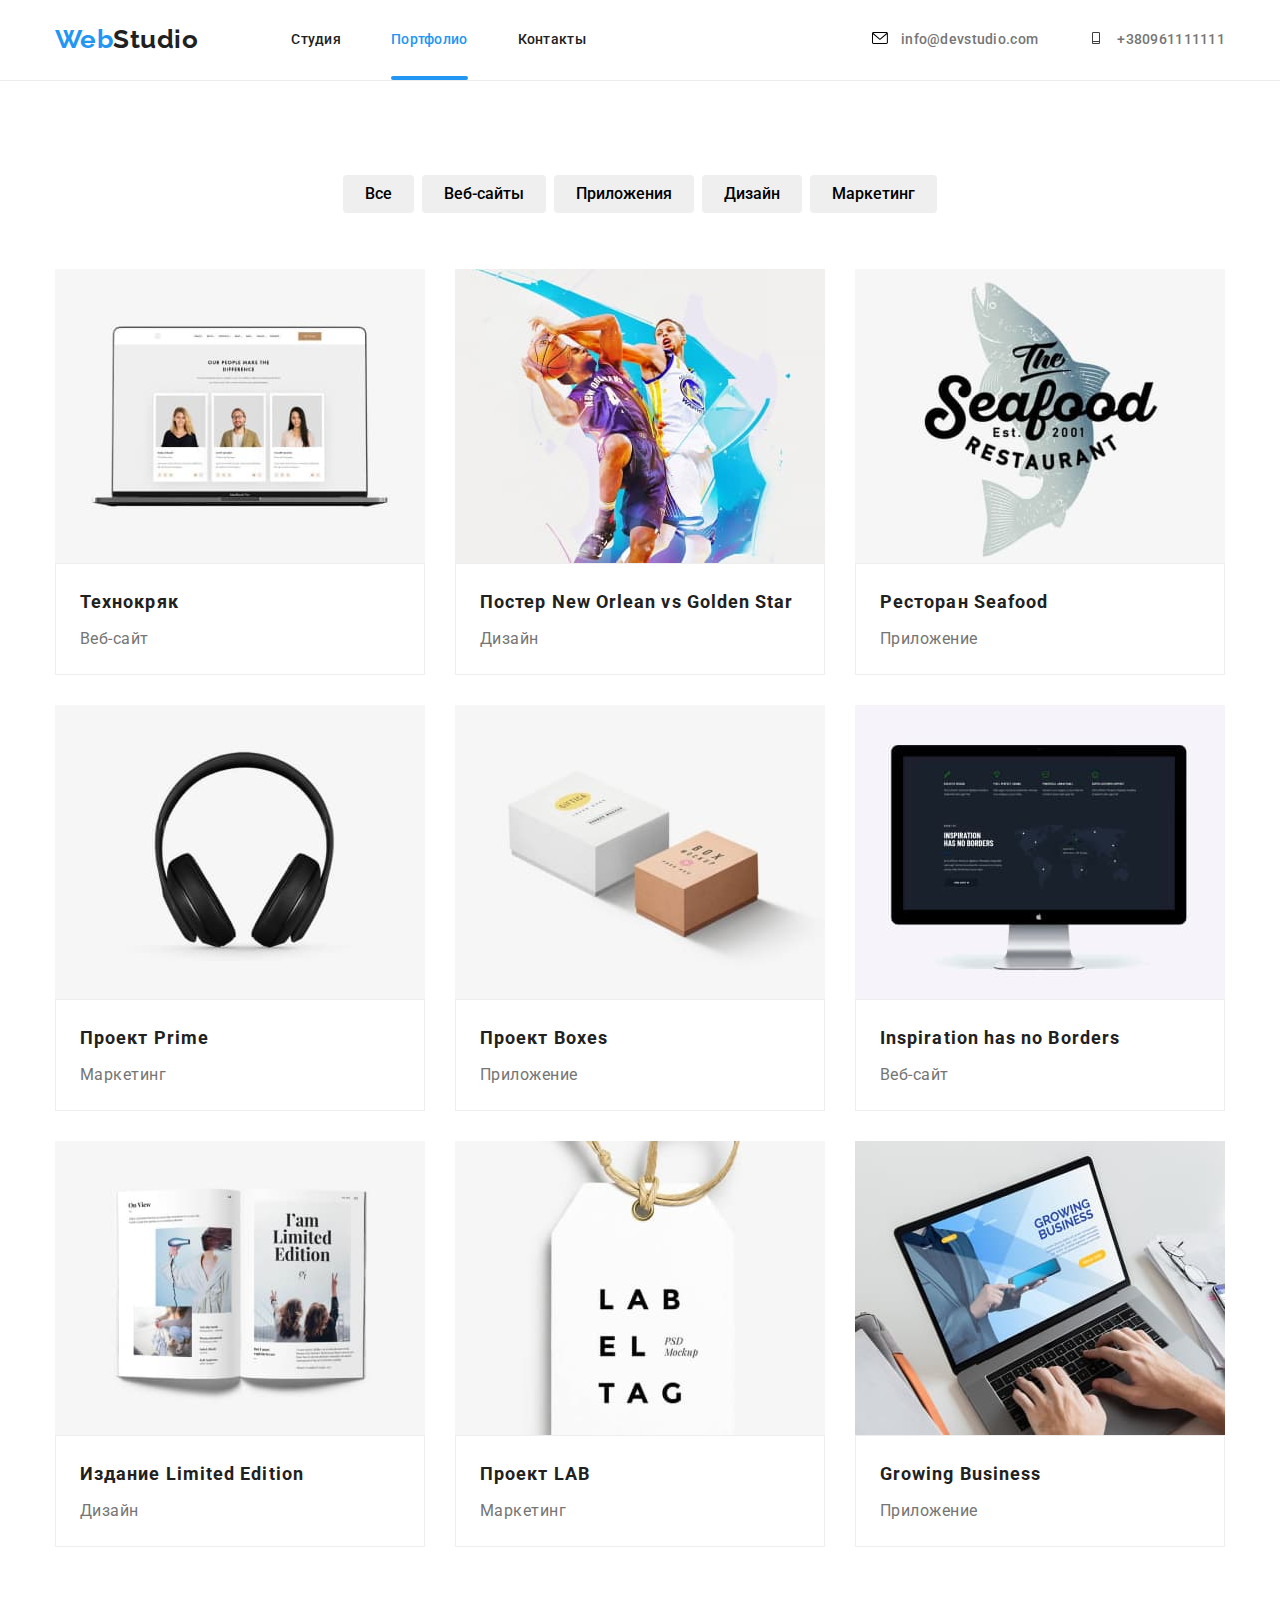
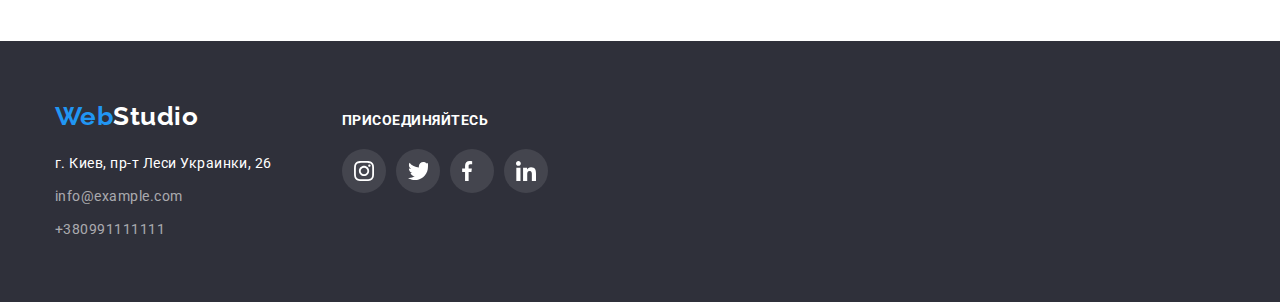
==== portfolio.html @ 7c3ef819 "+" ====
<!DOCTYPE html>
<html lang="ru">
<head>
    <meta charset="UTF-8">
    <meta name="viewport" content="width=device-width, initial-scale=1.0">
    <title>Document</title>
    <!-- шрифты -->
    <link rel="preconnect" href="https://fonts.gstatic.com">
    <link href="https://fonts.googleapis.com/css2?family=Raleway:wght@700&family=Roboto:wght@400;500;700&display=swap" rel="stylesheet">
    <!-- нормалайз -->
    <link rel="stylesheet" href="https://cdnjs.cloudflare.com/ajax/libs/modern-normalize/1.0.0/modern-normalize.min.css">

    <link rel="stylesheet" href="./css/styles.css"/>
</head>
<body>
    <header class="header">
        <div class="container">
            <nav class="navigation">
                <a class="logo" href="./index.html">Web<span class="span-header">Studio</span></a>
                <ul class="navigation-list list">
                    <li class="item">
                        <a class="navigation-link twin" href="./index.html">Студия</a>
                    </li>
                    <li class="item">
                        <a class="navigation-link twin current" href="">Портфолио</a>
                    </li>
                    <li class="item">
                        <a class="navigation-link twin" href="">Контакты</a>
                    </li>
                </ul>
            </nav>
            <ul class="contacts-list list">
                    <li class="item">
                        <a class="info twin" href="mailto:info@devstudio.com">
                            <svg class="icons-link" width="16" height="12">
                                <use href="./images/icons.svg#mail"></use>
                            </svg>
                            info@devstudio.com
                        </a>
                    </li>
                    <li class="item">
                        <a class="info twin" href="tel:+380961111111">
                            <svg class="icons-link" width="16" height="12">
                                <use href="./images/icons.svg#phone"></use>
                            </svg>
                            +380961111111
                        </a>
                    </li>
                </ul>
        </div>
    </header>
    <main>
        <section class="section-buttons section">
            <div class="container">
                <h1 class="visually-hidden">Портфолио</h1>
                    <ul class="buttons-list list">
                        <li class="item">
                            <button class="button" type="button">Все</button>
                        </li>  
                        <li class="item">
                            <button class="button" type="button">Веб-сайты</button>
                        </li>
                        <li class="item">
                            <button class="button" type="button">Приложения</button>
                        </li>
                        <li class="item">
                            <button class="button" type="button">Дизайн</button>
                        </li>
                        <li class="item">
                            <button class="button" type="button">Маркетинг</button>
                        </li>
                    </ul>
            </div>
        </section>
        <section class="section-works section">
            <div class="container">
                <h2 class="visually-hidden">Наши работы</h2>
                    <ul class="works-list list">
                        <li class="item">
                            <a class="link-wrapper" href="">
                                <div class="works-wrapper">
                                <img src="./images/портфолио/img.jpg" alt="" width="370" height="294">
                                <p class="overlay">Технокряк это современная площадка распространения коронавируса.
                                    Компании используют эту платформу для цифрового шпионажа
                                    и атак на защищённые сервера конкурентов.</p>
                                </div>
                            <div class="card-works">                              
                                <h3>Технокряк</h3>
                                <p>Веб-сайт</p>
                            </div>
                            </a>
                        </li>
                        <li class="item">
                            <a class="link-wrapper" href="">
                                <div class="works-wrapper">
                                <img src="./images/портфолио/img-1.jpg" alt="" width="370" height="294">
                                <p class="overlay">Технокряк это современная площадка распространения коронавируса.
                                    Компании используют эту платформу для цифрового шпионажа
                                    и атак на защищённые сервера конкурентов.</p>
                                </div>
                            <div class="card-works">
                                <h3>Постер New Orlean vs Golden Star</h3>
                                <p>Дизайн</p>
                            </div>         
                            </a>
                        </li>
                        <li class="item">
                            <a class="link-wrapper" href="">
                                <div class="works-wrapper">
                                <img src="./images/портфолио/img-2.jpg" alt="" width="370" height="294">
                                <p class="overlay">Технокряк это современная площадка распространения коронавируса.
                                    Компании используют эту платформу для цифрового шпионажа
                                    и атак на защищённые сервера конкурентов.</p>
                                </div>
                            <div class="card-works">
                                <h3>Ресторан Seafood</h3>
                                <p>Приложение</p>
                            </div>    
                            </a>
                        </li>
                        <li class="item">
                            <a class="link-wrapper" href="">
                                <div class="works-wrapper">
                                <img src="./images/портфолио/img-3.jpg" alt="" width="370" height="294">
                                <p class="overlay">Технокряк это современная площадка распространения коронавируса.
                                    Компании используют эту платформу для цифрового шпионажа
                                    и атак на защищённые сервера конкурентов.</p>
                                </div>
                            <div class="card-works">
                                <h3>Проект Prime</h3>
                                <p>Маркетинг</p>
                            </div>
                            </a>
                        </li>
                        <li class="item">
                            <a class="link-wrapper" href="">
                                <div class="works-wrapper">
                                <img src="./images/портфолио/img-4.jpg" alt="" width="370" height="294">
                                <p class="overlay">Технокряк это современная площадка распространения коронавируса.
                                    Компании используют эту платформу для цифрового шпионажа
                                    и атак на защищённые сервера конкурентов.</p>
                                </div>
                            <div class="card-works">
                                <h3>Проект Boxes</h3>
                                <p>Приложение</p>
                            </div>
                            </a>
                        </li>
                        <li class="item">
                            <a class="link-wrapper" href="">
                                <div class="works-wrapper">
                                <img src="./images/портфолио/img-5.jpg" alt="" width="370" height="294">
                                <p class="overlay">Технокряк это современная площадка распространения коронавируса.
                                    Компании используют эту платформу для цифрового шпионажа
                                    и атак на защищённые сервера конкурентов.</p>
                                </div>
                            <div class="card-works">
                                <h3>Inspiration has no Borders</h3>
                                <p>Веб-сайт</p>
                            </div>         
                            </a>
                        </li>
                        <li class="item">
                            <a class="link-wrapper" href="">
                                <div class="works-wrapper">
                                <img src="./images/портфолио/img-6.jpg" alt="" width="370" height="294">
                                <p class="overlay">Технокряк это современная площадка распространения коронавируса.
                                    Компании используют эту платформу для цифрового шпионажа
                                    и атак на защищённые сервера конкурентов.</p>
                                </div>
                            <div class="card-works">
                                <h3>Издание Limited Edition</h3>
                                <p>Дизайн</p>
                            </div>
                            </a>
                        </li>
                        <li class="item">
                            <a class="link-wrapper" href="">
                                <div class="works-wrapper">
                                <img src="./images/портфолио/img-7.jpg" alt="" width="370" height="294">
                                <p class="overlay">Технокряк это современная площадка распространения коронавируса.
                                    Компании используют эту платформу для цифрового шпионажа
                                    и атак на защищённые сервера конкурентов.</p>
                                </div>
                            <div class="card-works">
                                <h3>Проект LAB</h3>
                                <p>Маркетинг</p>
                            </div>
                            </a>
                        </li>
                        <li class="item">
                            <a class="link-wrapper" href="">
                                <div class="works-wrapper">
                                <img src="./images/портфолио/img-8.jpg" alt="" width="370" height="294">
                                <p class="overlay">Технокряк это современная площадка распространения коронавируса.
                                    Компании используют эту платформу для цифрового шпионажа
                                    и атак на защищённые сервера конкурентов.</p>
                                </div>
                            <div class="card-works">
                                <h3>Growing Business</h3>
                                <p>Приложение</p>
                            </div>    
                            </a>
                        </li>
                    </ul>
            </div>
        </section>
    </main>
    <footer class="footer">
        <div class="container">
            <div class="footer-wrapper">
                <div class="footer-address">
                    <a class="logo footer" href="">Web<span class="span-footer">Studio</span>
                    </a>
                    <address class="address">
                        <p>г. Киев, пр-т Леси Украинки, 26</p>
                        <ul class="footer-contacts list">
                            <li class="item">
                                <a class="info" href="mailto:info@example.com">info@example.com</a>
                            </li>
                            <li class="item">
                                <a class="info" href="tel:+380991111111">+380991111111</a>
                            </li>
                        </ul>
                    </address>
                </div>
                <div class="footer-social">
                    <b class="join">ПРИСОЕДИНЯЙТЕСЬ</b>
                    <ul class="footer-social-list list">
                        <li class="social-item">
                            <a class="social-link" href="#">
                                <svg class="svg-icons white">
                                    <use href="./images/icons.svg#instagram"></use>
                                </svg>
                            </a>
                        </li>
                        <li class="social-item">
                            <a class="social-link" href="#">
                                <svg class="svg-icons white">
                                    <use href="./images/icons.svg#twitter"></use>
                                </svg>
                            </a>
                        </li>
                        <li class="social-item">
                            <a class="social-link" href="#">
                                <svg class="svg-icons white">
                                    <use href="./images/icons.svg#facebook"></use>
                                </svg>
                            </a>
                        </li>
                        <li class="social-item">
                            <a class="social-link" href="#">
                                <svg class="svg-icons white">
                                    <use href="./images/icons.svg#linkedin"></use>
                                </svg>
                            </a>
                        </li>
                    </ul>
                </div>
            </div>
        </div>
    </footer>
</body>
</html>
---- css/styles.css ----
:root {
    --primary-text-color: #212121;
    --primary-white-color: #ffffff;
    --title-text-color: #757575;
    --accent-color:  #2196F3;
    --main-font: Roboto, sans-serif;
    --card-shadow:  0px 1px 3px rgba(0, 0, 0, 0.12),
     0px 1px 1px rgba(0, 0, 0, 0.14), 0px 2px 1px rgba(0, 0, 0, 0.2);
}

body { 
    font-family: Roboto, sans-serif;
    color:var(--title-text-color);
    letter-spacing: 0.03em;
}

h1,
h2,
h3,
h4,
h5,
h6,
p {
    margin: 0;
}

ul, ol {
    margin: 0;
    padding: 0;
}

img {
    display:block;
}

a {
    text-decoration: none;
}

button {
    font-family: inherit;
    cursor: pointer;
    display: block;
    border: none;
}

.container {
    width: 1200px;
    margin: 0 auto;
    padding-left: 15px;
    padding-right: 15px;
    /* background-color: ; */
}

.visually-hidden {
    position: absolute !important;
    clip: rect(1px 1px 1px 1px);  /* IE6, IE7 */
    clip: rect(1px, 1px, 1px, 1px);
    padding: 0 !important; 
    border: 0 !important;
    height: 1px !important;
    width: 1px !important;
    overflow: hidden;
}

/* ==============  LOGO  ============ */

.logo {
    padding-top: 24px;
    padding-bottom: 24px;
    color:var(--accent-color);
    font-family: Raleway, sans-serif;

    font-weight: 700;
    font-size: 26px;
    line-height: 1.2;
}

.logo .span-footer {
    color:var(--primary-white-color);
}

.logo .span-header {
    color:var(--primary-text-color);
}

/* ==============  ССЫЛКИ NAV  ============== */

 .header .twin {
    display: inline-block;
    padding-top: 32px;
    padding-bottom: 32px;

    font-weight: 500;
    font-size: 14px;
    line-height: 1.14;
    letter-spacing: 0.02em;
} 

.navigation-list a {
    position: relative;  /*для подчеркивания*/
    color:var(--primary-text-color);
}

.contacts-list a {
    color:var(--title-text-color);
}

/*  флексы шапки  */

.navigation-list {
    display: flex;
    text-align: center;
    margin-left: 93px;
}

.contacts-list {
    display: flex;
    text-align: center;
    margin-left: auto;
}

.contacts-list .item:not(:last-child){
    margin-right: 50px;
}

.navigation-list .item:not(:last-child){
    margin-right: 50px;
}

/*  svg / contact */

.contacts-list .icons-link {
    display: inline-flex;
    margin-right: 10px;
    color: #757575;
}

.contacts-list .info:hover .icons-link,
.contacts-list .info:focus .icons-link {
    fill:var(--accent-color);
}

/* ==============  эффект текущей страницы ============ */

.navigation-list .current {
    color: var(--accent-color);
}

/*  нижнее подчеркивание */

.current::after{
    content: '';
    position: absolute;
    left: 0;
    bottom: 0;

    display: block;
    width: 100%;
    height: 4px;
    border-radius: 2px;
    background-color:var(--accent-color);

    transition: opacity 250ms cubic-bezier(0.4, 0, 0.2, 1);
}

/* ============== ХЕДЕР  ============== */

.header{
    border-bottom: 1px solid #ECECEC;
}

.header .container {
    display: flex;
    align-items: center;
}

.navigation {
    display: flex;
    align-items: center;
}

/* ============= ГЕРОЙ =============== */

.section-hero {
    max-width: 1600px;
    background-color:#2F303A;
    padding-top: 200px;
    padding-bottom: 200px;
    background-image: linear-gradient(rgba(47, 48, 58, 0.4), rgba(47, 48, 58, 0.4)), url("../images/герой/Img1.jpg");
}

.section-hero h1 {
    margin-bottom: 40px;
    color:var(--primary-white-color);

    font-weight: 900;
    font-size: 44px;
    line-height: 1.37;
    text-align: center;
    letter-spacing: 0.06em;
    text-transform: uppercase
}

/* ============== ЗАГОЛОВКИ / цвет  ============== */

.heading {
    color:var(--primary-text-color);
}

/* ==============  КНОПКИ   ============== */

.section-hero button {
    text-align: center;
    margin: 0 auto;

    min-width: 200px;
    font-weight: 700;
    font-size: 16px;
    line-height: 1.88;
    letter-spacing: 0.06em;

    padding: 10px 32px;
    border-radius: 4px;
    background-color: var(--accent-color);
    color: var(--primary-white-color);
}

/* ============= ПРЕИМУЩЕСТВА =============== */

.section-advantages .container {
    padding-top: 94px;
}

.advantages h3 {
    margin-bottom: 10px;

    font-weight: 700;
    font-size: 14px;
    line-height: 1.14;
    text-transform: uppercase;
}

.advantages p {
    font-size: 14px;
    line-height: 1.71;
}

.advantages {
    display: flex;
}

.advantages .item:not(:last-child){
    margin-right: 30px;
}

.box {
    display: flex;
    justify-content: center;
    align-items: center;
    width: 270px;
    height: 120px;
    background: #F5F4FA;
    border-radius: 4px;
    margin-bottom: 30px;
}

/* ============= ЗАНЯТИЕ =============== */

.section-occupation .container {
    padding-top: 94px;
    padding-bottom: 94px;
}

.section-occupation h2 {
    margin-bottom: 50px;
    text-align: center;

    font-weight: 700;
    font-size: 36px;
    line-height: 1.16;
}

.occupation-list {
    display: flex;
}

.occupation-list .item:not(:last-child){
    margin-right: 30px;
}


/*  встплывающее окно  */
.occupation-wrapper {
    position: relative;
}

.occupation-text {
    position: absolute;
    bottom:0;
    right:0;
    width: 100%;
    padding-top: 27px;
    padding-bottom: 27px;

    font-weight: 700;
    font-size: 14px;
    line-height: 1.14;
    text-align: center;
    text-transform: uppercase;
    color: var(--primary-white-color);
    background-color: rgba(47, 48, 58, 0.8);

}
/* ============= Наша команда / svg  =============== */

.svg-icons {
    fill: #AFB1B8;
    width: 20px;
    height: 20px;
}

.icon-list {
    display: flex;
    justify-content: space-between;
    padding-left: 32px;
    padding-right: 32px;
}

.social-link {
    display: flex;
    justify-content: center;
    align-items: center;
    width: 44px;
    height: 44px;
    border-radius: 50%;

    transition: background-color 250ms cubic-bezier(0.4, 0, 0.2, 1);
}

.social-link:hover .svg-icons,
.social-link:focus .svg-icons {
    fill: var(--primary-white-color);    
}

.item-icon:hover .social-link,
.item-icon:focus .social-link{
    background-color:var(--accent-color);
}

/* ============= Наша команда  =============== */
.section-team {
    padding-top: 94px;
    padding-bottom: 94px;
    background-color: #F5F4FA;
}

.section-team h2 {
    margin-bottom: 50px;

    font-weight: 700;
    font-size: 36px;
    line-height: 1.17;
    text-align: center;
}

.team-list {
    display: flex;
}

.team-list .item:not(:last-child){
    margin-right: 30px;
} 

.team-list h3 {
    margin-bottom: 10px;

    font-weight: 500;
    font-size: 16px;
    line-height: 1.18;
}

.team-list p {
    margin-bottom: 16px;

    font-size: 16px;
    line-height: 1.18;
}

.card {
    background: var(--primary-white-color);
    border-radius: 0px 0px 4px 4px;
    box-shadow: var(--card-shadow);
    border-radius: 4px;
    overflow: hidden;
}

.our-team {
    padding-top: 30px;
    padding-bottom: 30px;
    text-align: center;
}

/* ============== ПОСТОЯННЫЕ КЛИЕНТЫ ============== */
.section-clients {
    padding-top: 94px;
    padding-bottom: 94px;
}

.section-clients h2 {
    font-weight: 700;
    font-size: 36px;
    line-height: 1.16;
    text-align: center;

    margin-bottom: 50px;
}

.clients-list {
    display: flex;
    justify-content: space-between;
}

.item-clients {
    display: flex;
    justify-content: center;
    align-items: center;

    width: 170px;
    height: 90px;
    border: 1px solid #AFB1B8; 
    box-sizing: border-box;
    border-radius: 4px;
}

.svg-logo {
    fill: #AFB1B8;
} 

.clients-list .item:not(:last-child){
    margin-right: 30px;
}

.item-clients:hover {
    border-color:var(--accent-color);
    transition: border-color 250ms cubic-bezier(0.4, 0, 0.2, 1);
}

.item-clients:hover .svg-logo {
    fill: var(--accent-color);
    transition: fill 250ms cubic-bezier(0.4, 0, 0.2, 1);
}

/* ============== FOOTER ============== */

.footer {
    padding-top: 60px;
    padding-bottom: 60px;
    background-color: #2F303A;
}

.footer-wrapper {
    display: flex;
    align-items: baseline;
}

.footer-address {
    margin-right: 70px;
}

.address {
    font-style:normal;

    font-size: 14px;
    line-height: 1.71;
 }

.address p { 
    color:var(--primary-white-color);

    margin-top: 20px; /* for logo*/
    margin-bottom: 9px;
}

.footer-contacts .info {
    font-size: 14px;
    line-height: 1.7;
    color: rgba(255, 255, 255, 0.6);
}

.footer-contacts .item:not(:last-child){
    margin-bottom: 9px;
}

 /*  ПРИСОЕДИНЯЙТЕСЬ  */

 .footer-social-list {
     display: flex;
     margin-top: 20px;  /* от присоединяйтесь*/
 }

.footer-social-list .social-item:not(:last-child){
    margin-right: 10px;
}

.join {
    font-weight: 700;
    font-size: 14px;
    line-height: 1.14;
    color: var(--primary-white-color);
}

.social-link .white{
    fill:var(--primary-white-color);
}

.footer-social-list .social-link {
    background-color: rgba(255, 255, 255, 0.1);
}

.footer-social-list .social-link:hover,
.footer-social-list .social-link:focus {
    background-color: var(--accent-color);
}



/* страничка портфолио*/


/* ============== ХОВЕР НА ССЫЛКАХ ============ */

.list {
    list-style: none;
}

.navigation-list a:hover,
.navigation-list a:focus {
    color: var(--accent-color);
}

.contacts-list a:hover,
.contacts-list a:focus {
    color: var(--accent-color);
}

/* ==============  КНОПКИ портфолио  ============== */

.buttons-list {
    display: flex;
    text-align: center;
    justify-content: center;
    padding-top: 94px;
    padding-bottom: 56px;
}

.section-buttons button {
    font-weight: 500;
    font-size: 16px;
    line-height: 1.62;

    padding: 6px 22px;
    border-radius: 4px;

    transition: background-color 250ms cubic-bezier(0.4, 0, 0.2, 1);
}
    
.buttons-list .item:not(:last-child){
    margin-right: 8px;
}

.buttons-list .button:hover,
.buttons-list .button:focus {
    background-color: var(--accent-color);
    color: var(--primary-white-color);
}

/* ============== ССЫЛКИ  работ портфолио ============== */

.works-list h3 {
    margin-bottom: 4px;
    font-weight: 700;
    font-size: 18px;
    line-height: 2;
    letter-spacing: 0.06em;

    color:var(--primary-text-color);
}

.works-list p {
    color:var(--title-text-color);
    font-size: 16px;
    line-height: 1.87;
}

.works-list {
    display:flex;
    flex-wrap: wrap;
    margin-left: -30px;
    margin-top: -30px;
}

.works-list img {
    max-width: 100%;
}

.works-list > .item {
    flex-basis: calc(100% / 3 - 30px);
    margin-left: 30px;
    margin-top: 30px;
}

.card-works {
    padding: 20px 24px;
    background-color: #FFFFFF;
    border: 1px solid #EEEEEE;
    box-sizing: border-box;
} 

.works-list .item:hover,
.works-list .item:focus {
    box-shadow: 0px 1px 1px rgba(0, 0, 0, 0.12), 0px 4px 4px rgba(0, 0, 0, 0.06), 1px 4px 6px rgba(0, 0, 0, 0.16);  
}

.section-works .container {
    padding-bottom: 94px;
}

.works-wrapper {
    position : relative;
    overflow: hidden;
}

.works-list .overlay {
    position: absolute;
    top: 0;
    left: 0;
    height: 100%;
    background-color: rgba(33, 150, 243, 0.9);
    color:var(--primary-white-color);
    padding: 63px 24px; 
    /* overflow: scroll; */

    transform: translateY(100%);
    transition: transform 250ms cubic-bezier(0.4, 0, 0.2, 1);
}

.link-wrapper:hover .overlay,
.link-wrapper:focus .overlay {
    transform: translateY(0%);
} 

/*==============  backdrop  =================*/

.backdrop {
    position: fixed;
    top: 0;
    left: 0;
    width: 100%;
    height: 100%;
    background-color: rgba(0, 0, 0, 0.2);
}

.backdrop.is-hidden {
    opacity: 0;
    pointer-events: none;
}

.modal {
    position: absolute;
    top: 50%;
    left: 50%;
    width: 528px;
    height: 581px;
    transform: translate(-50%, -50%);
    background-color: #fff;
    border-radius: 4px
}

.modal-button {
    display:flex;
    justify-content: center;
    align-items: center;
    width: 30px;
    height: 30px;
    margin-left: auto;
    border-radius: 50%;
    margin-top: 8px;
    margin-right: 8px;
    outline: none;

    background-color: #fff;
    border: 1px solid rgba(0, 0, 0, 0.1);
    transition: border 250ms cubic-bezier(0.4, 0, 0.2, 1);
}

.is-hidden {
    opacity: 0;
    visibility: hidden;
    pointer-events: none;
}
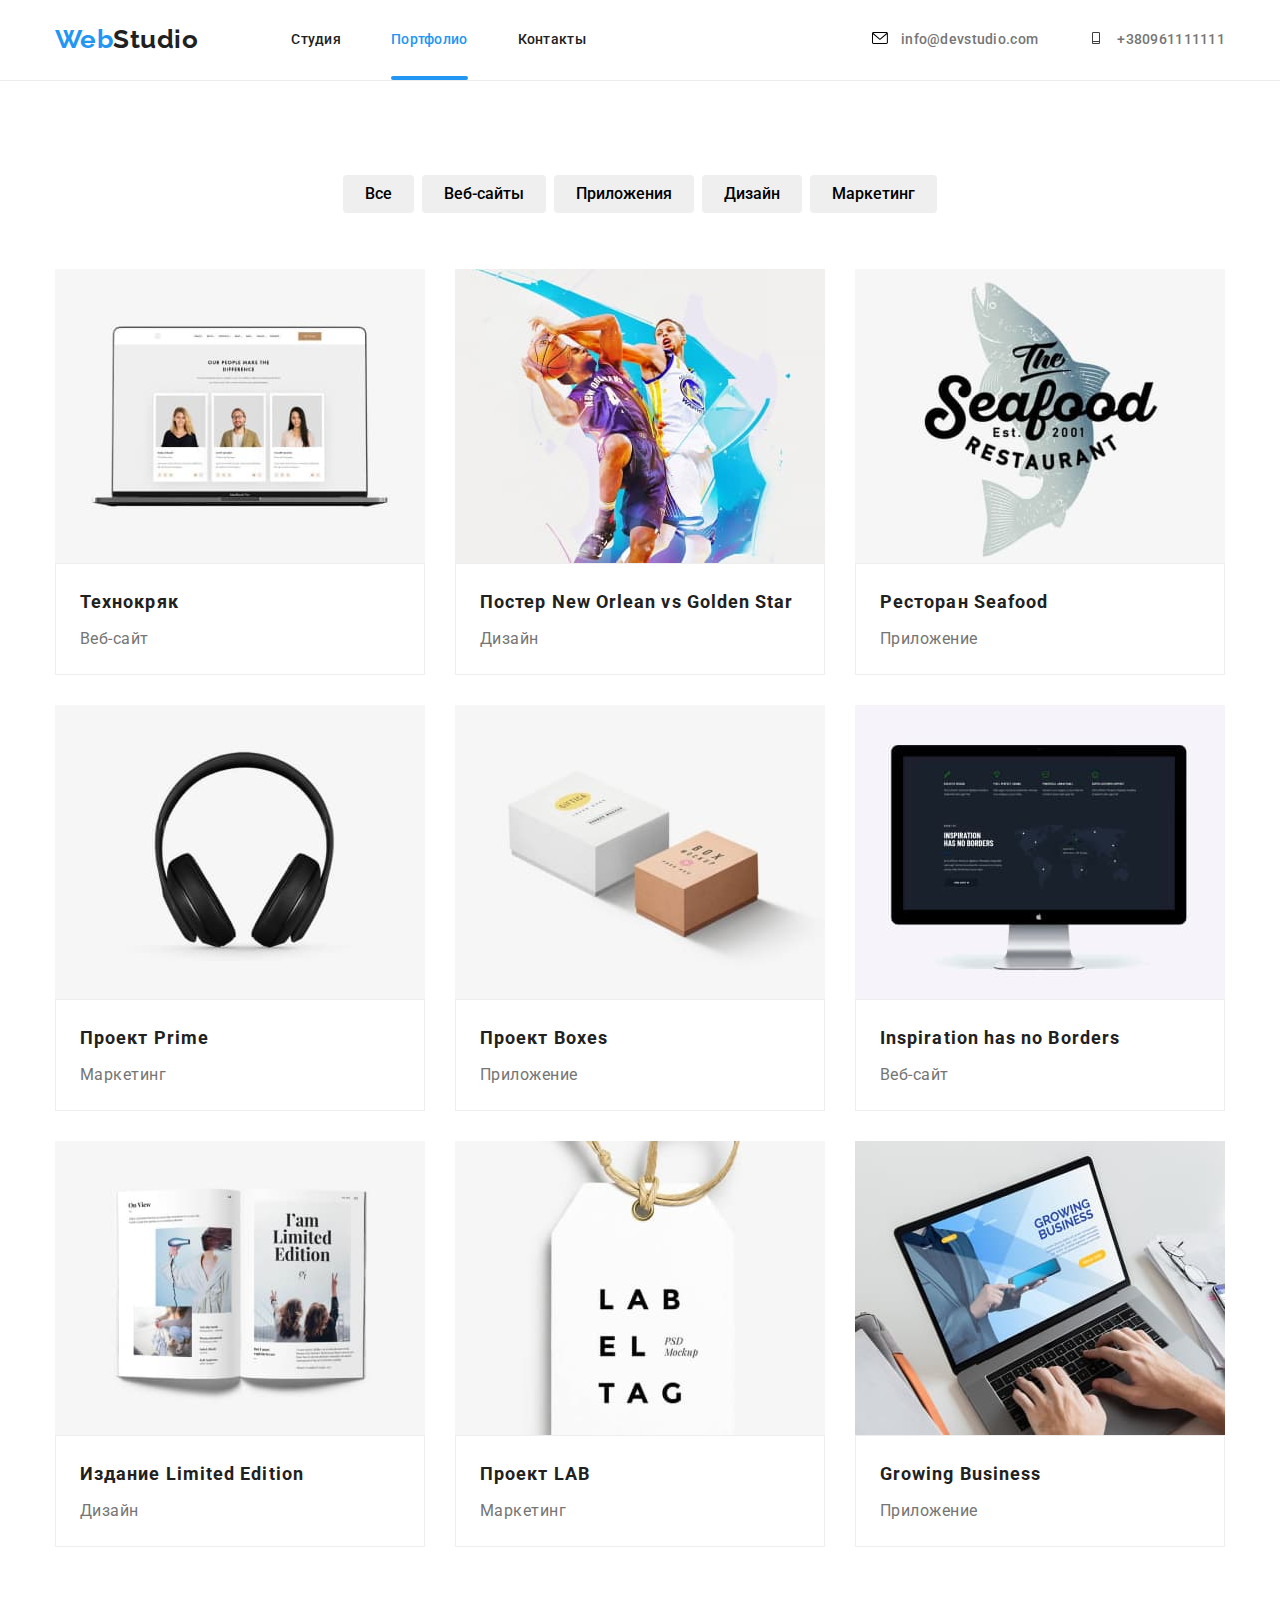
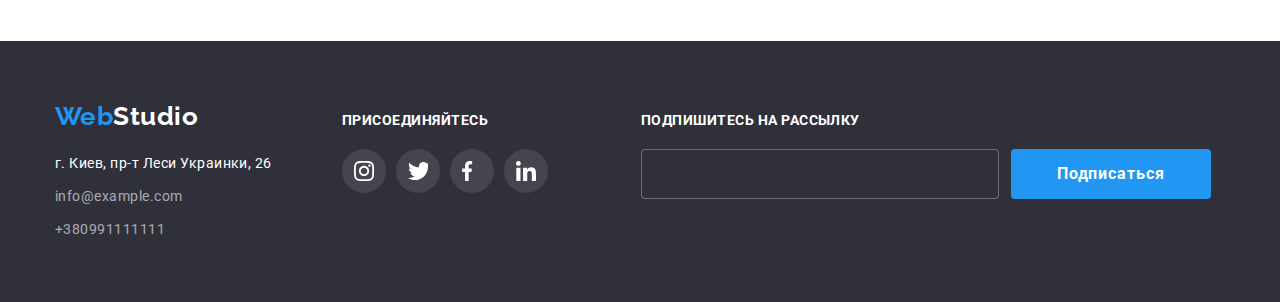
==== commit 142e1faa: "готовая форма" ====
--- a/portfolio.html
+++ b/portfolio.html
@@ -3,7 +3,7 @@
 <head>
     <meta charset="UTF-8">
     <meta name="viewport" content="width=device-width, initial-scale=1.0">
-    <title>Document</title>
+    <title>WebStudio</title>
     <!-- шрифты -->
     <link rel="preconnect" href="https://fonts.gstatic.com">
     <link href="https://fonts.googleapis.com/css2?family=Raleway:wght@700&family=Roboto:wght@400;500;700&display=swap" rel="stylesheet">
@@ -257,6 +257,13 @@
                         </li>
                     </ul>
                 </div>
+                <div class="footer-subscribe">
+                    <b class="subscribe">Подпишитесь на рассылку</b>
+                    <form>
+                        <input type="email">
+                        <button>Подписаться</button>
+                    </form>
+                </div>
             </div>
         </div>
     </footer>
--- a/css/styles.css
+++ b/css/styles.css
@@ -470,7 +470,6 @@
 
 .address {
     font-style:normal;
-
     font-size: 14px;
     line-height: 1.71;
  }
@@ -494,6 +493,10 @@
 
  /*  ПРИСОЕДИНЯЙТЕСЬ  */
 
+ .footer-social {
+     margin-right: 93px;
+ }
+
  .footer-social-list {
      display: flex;
      margin-top: 20px;  /* от присоединяйтесь*/
@@ -521,6 +524,52 @@
 .footer-social-list .social-link:hover,
 .footer-social-list .social-link:focus {
     background-color: var(--accent-color);
+}
+
+/*div - subscribe*/
+
+.footer-subscribe form {
+    display: flex;
+    margin-top: 20px;
+}
+
+.footer-subscribe b {
+    font-weight: 700;
+    font-size: 14px;
+    line-height: 16px;
+    text-transform: uppercase;
+
+    color: var(--primary-white-color);
+}
+
+/* input */
+.footer-subscribe input {
+    margin-right: 12px;
+    width: 358px;
+    height: 50px;
+
+    background-color: #2F303A;
+    border: 1px solid rgba(255, 255, 255, 0.3);
+    border-radius: 4px;
+    color: var(--primary-white-color);
+}
+
+.subscribe-input::placeholder {
+    color: rgba(255, 255, 255, 0.6);
+}
+
+/* button */
+.footer-subscribe button {
+    font-weight: 700;
+    font-size: 16px;
+    line-height: 1.87;
+    letter-spacing: 0.06em;
+    
+    min-width: 200px;
+    padding: 10px 28px;
+    border-radius: 4px;
+    background-color: var(--accent-color);
+    color: var(--primary-white-color);
 }
 
 
@@ -674,28 +723,183 @@
     height: 581px;
     transform: translate(-50%, -50%);
     background-color: #fff;
-    border-radius: 4px
+    border-radius: 4px;
+    padding: 40px; 
+
 }
 
 .modal-button {
-    display:flex;
-    justify-content: center;
-    align-items: center;
+    position: absolute;
+    top: -13px;
+    right: -13px;
     width: 30px;
     height: 30px;
-    margin-left: auto;
     border-radius: 50%;
-    margin-top: 8px;
-    margin-right: 8px;
     outline: none;
 
     background-color: #fff;
     border: 1px solid rgba(0, 0, 0, 0.1);
     transition: border 250ms cubic-bezier(0.4, 0, 0.2, 1);
+}
+
+.button-svg:hover,
+.button-svg:focus {
+    fill: var(--accent-color);
 }
 
 .is-hidden {
     opacity: 0;
     visibility: hidden;
     pointer-events: none;
-}+}
+
+/* ==================   форма   ==================  */
+
+.form {
+    display: flex;
+    flex-direction: column;
+}
+
+.form b {
+    font-weight: 700;
+    font-size: 20px;
+    line-height: 1.15;
+    text-align: center;
+
+    color: var(--primary-text-color);
+    margin-bottom: 12px;
+}
+
+/* имя.тел.почта */
+
+.form-svg {
+    position:absolute;
+    top: 50%;
+    left: 12px;
+    transform: translateY(-50%);
+    transition: fill 250ms cubic-bezier(0.4, 0, 0.2, 1);
+}
+
+.wrapper-field {
+    position: relative;
+}
+
+.form-input {
+    width: 100%;
+    height: 40px;
+    padding: 12px;
+    padding-left: 42px;
+    border: 1px solid rgba(33, 33, 33, 0.2);
+    border-radius: 4px;
+    transition: border-color 250ms cubic-bezier(0.4, 0, 0.2, 1);
+}
+
+.form-input:focus {
+    outline: none;
+    border-color: var(--accent-color);
+}
+
+.wrapper-field {
+    display: block;
+    margin-top: 4px;
+}
+
+.form-input:focus + .form-svg {
+    fill: var(--accent-color);
+}
+
+.form-lable {
+    font-size: 12px;
+    line-height: 1.16;
+    letter-spacing: 0.01em;
+    color: var(--title-text-color);
+    margin-bottom: 10px;
+}
+
+/* коментарий */
+
+.form-message {
+    width: 100%;
+    height: 120px;
+    padding: 12px 16px;
+    resize: none;
+    border: 1px solid rgba(33, 33, 33, 0.2);
+    border-radius: 4px;
+    transition: border-color 250ms cubic-bezier(0.4, 0, 0.2, 1);
+    margin-top: 4px;
+}
+
+.massage{
+    margin-bottom: 20px;
+}
+
+.form-message::placeholder {
+    color: rgba(117, 117, 117, 0.5);
+}
+
+.form-message:focus {
+    outline:none;
+    border-color: var(--accent-color);
+}
+
+/* условия */
+
+.lable-checkbox {
+    font-size: 14px;
+    line-height: 1.71;
+    color: var(--title-text-color);
+}
+
+.form a {
+    color: var(--accent-color);
+    text-decoration:underline;
+}
+
+.lable-checkbox {
+    font-size: 14px;
+    line-height: 1.71;
+    color: var(--title-text-color);
+    margin-bottom: 40px;
+
+    display: flex;
+    align-items: center
+}
+
+.lable-checkbox:before {
+    content: '';
+    display: inline-block;
+    width: 15px;
+    height: 15px;
+    border: 2px solid var(--primary-text-color);
+    background-repeat: no-repeat;
+    cursor: pointer;
+    margin-right: 8px;
+}
+
+.input-checkbox:checked + .lable-checkbox::before {
+    background-image: url("../images/svg/icon-check.svg");
+    background-size: contain;
+    border-color:var(--accent-color);
+    background-origin: border-box;
+    background-color: var(--accent-color);
+}
+
+.input-checkbox:focus + .lable-checkbox::before {
+    box-shadow: 0 0 0 2px var(--accent-color);
+}
+
+/* кнопка */
+
+.form button{
+    margin: auto;
+    font-weight: 700;
+    font-size: 16px;
+    line-height: 1.87;
+    letter-spacing: 0.06em;
+
+    padding: 10px 55px;
+    border-radius: 4px;
+    background-color: var(--accent-color);
+    color: var(--primary-white-color);
+    transition: color 250ms cubic-bezier(0.4, 0, 0.2, 1),background-color 250ms cubic-bezier(0.4, 0, 0.2, 1);
+}
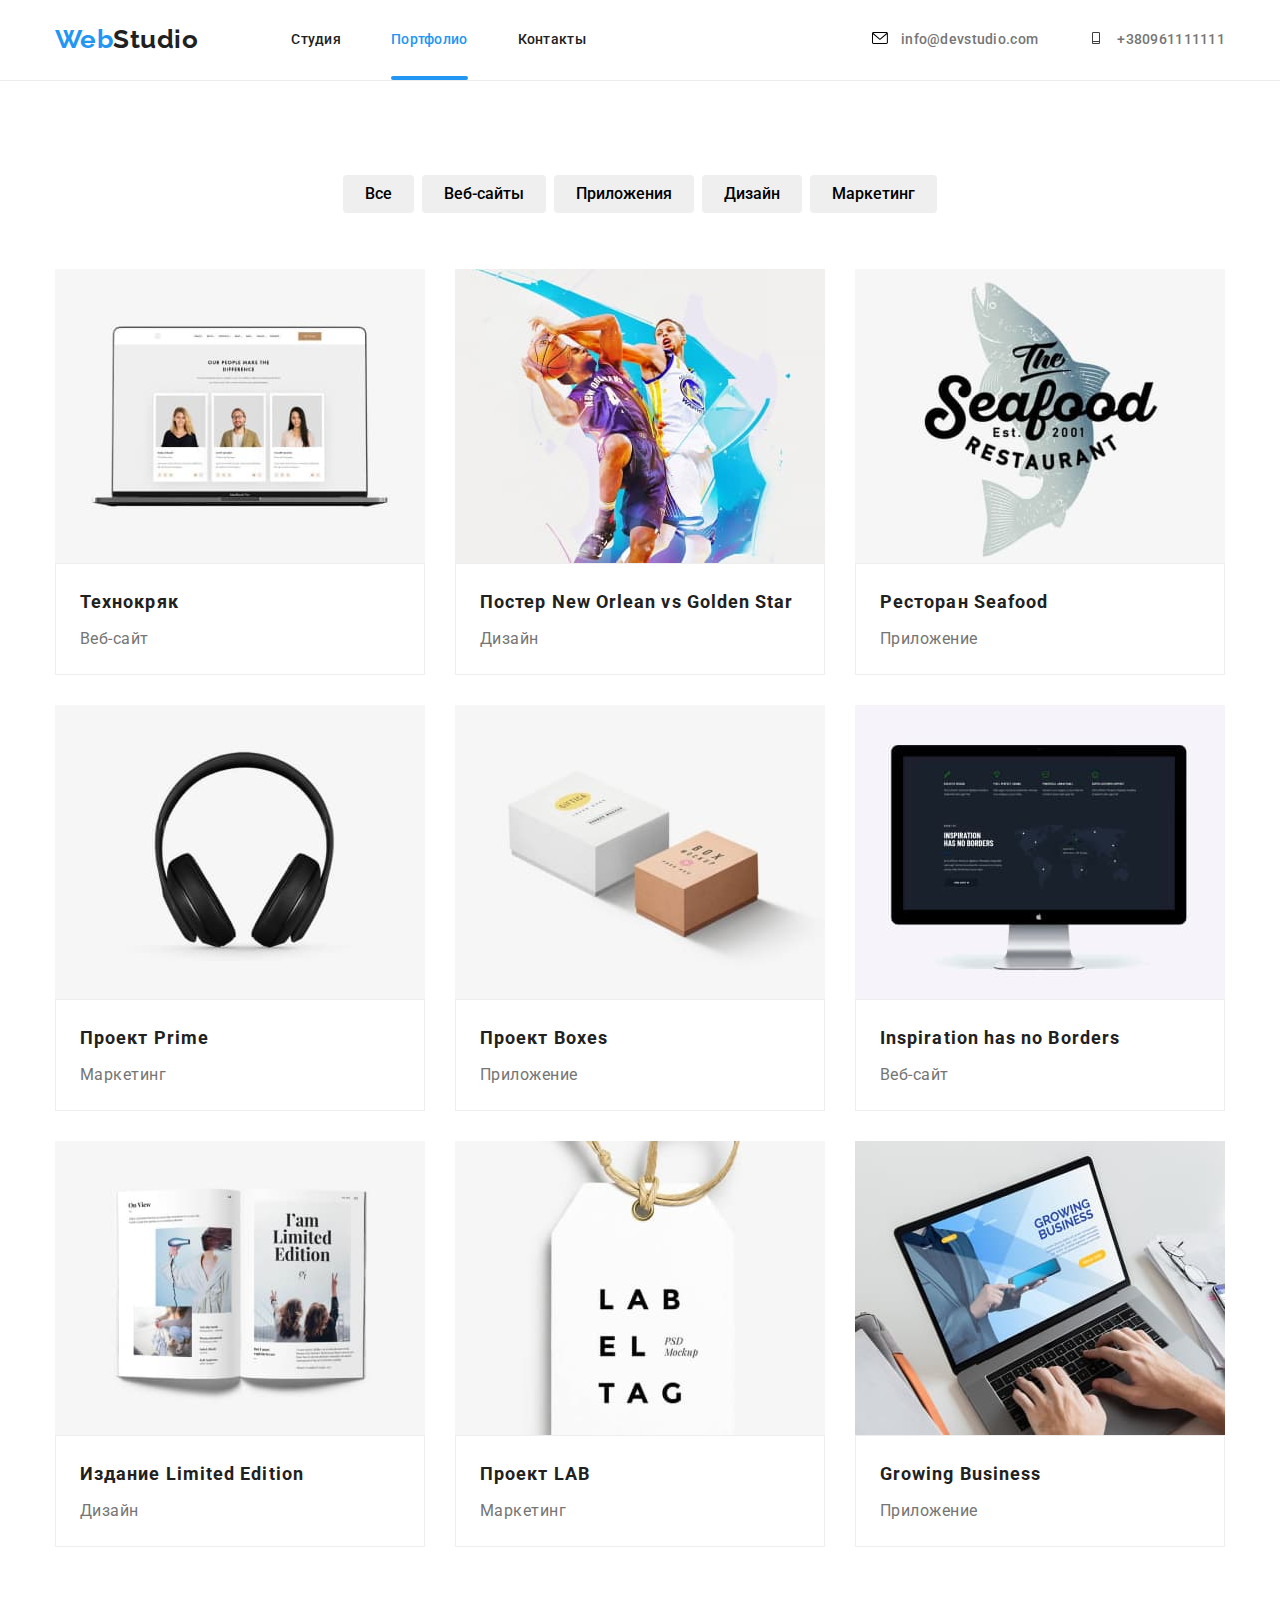
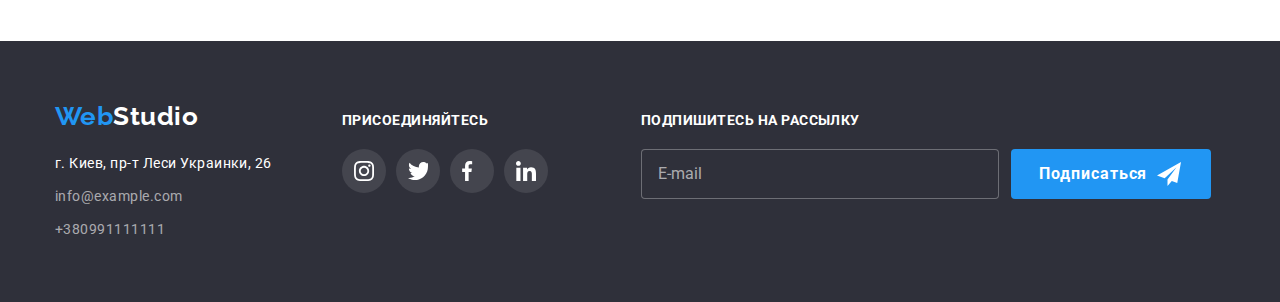
==== commit e5b33601: "дз готово+" ====
--- a/portfolio.html
+++ b/portfolio.html
@@ -260,10 +260,14 @@
                 <div class="footer-subscribe">
                     <b class="subscribe">Подпишитесь на рассылку</b>
                     <form>
-                        <input type="email">
-                        <button>Подписаться</button>
+                        <input class="subscribe-input" type="email" placeholder="E-mail">
+                        <button class="subscribe-button" type="button">Подписаться
+                            <svg class="subscribe-svg" width="24" height="24">
+                                <use href="../images/icons.svg#telegramm"></use>
+                            </svg>
+                        </button>
                     </form>
-                </div>
+                </div> 
             </div>
         </div>
     </footer>
--- a/css/styles.css
+++ b/css/styles.css
@@ -552,6 +552,7 @@
     border: 1px solid rgba(255, 255, 255, 0.3);
     border-radius: 4px;
     color: var(--primary-white-color);
+    padding: 15px 16px;
 }
 
 .subscribe-input::placeholder {
@@ -560,6 +561,8 @@
 
 /* button */
 .footer-subscribe button {
+    display: flex;
+    align-items: center;
     font-weight: 700;
     font-size: 16px;
     line-height: 1.87;
@@ -572,10 +575,12 @@
     color: var(--primary-white-color);
 }
 
+.subscribe-svg {
+    margin-left: 10px;
+}
 
 
 /* страничка портфолио*/
-
 
 /* ============== ХОВЕР НА ССЫЛКАХ ============ */
 
@@ -771,7 +776,6 @@
 }
 
 /* имя.тел.почта */
-
 .form-svg {
     position:absolute;
     top: 50%;
@@ -884,12 +888,12 @@
     background-color: var(--accent-color);
 }
 
+/*эффект фокуса*/
 .input-checkbox:focus + .lable-checkbox::before {
     box-shadow: 0 0 0 2px var(--accent-color);
 }
 
 /* кнопка */
-
 .form button{
     margin: auto;
     font-weight: 700;
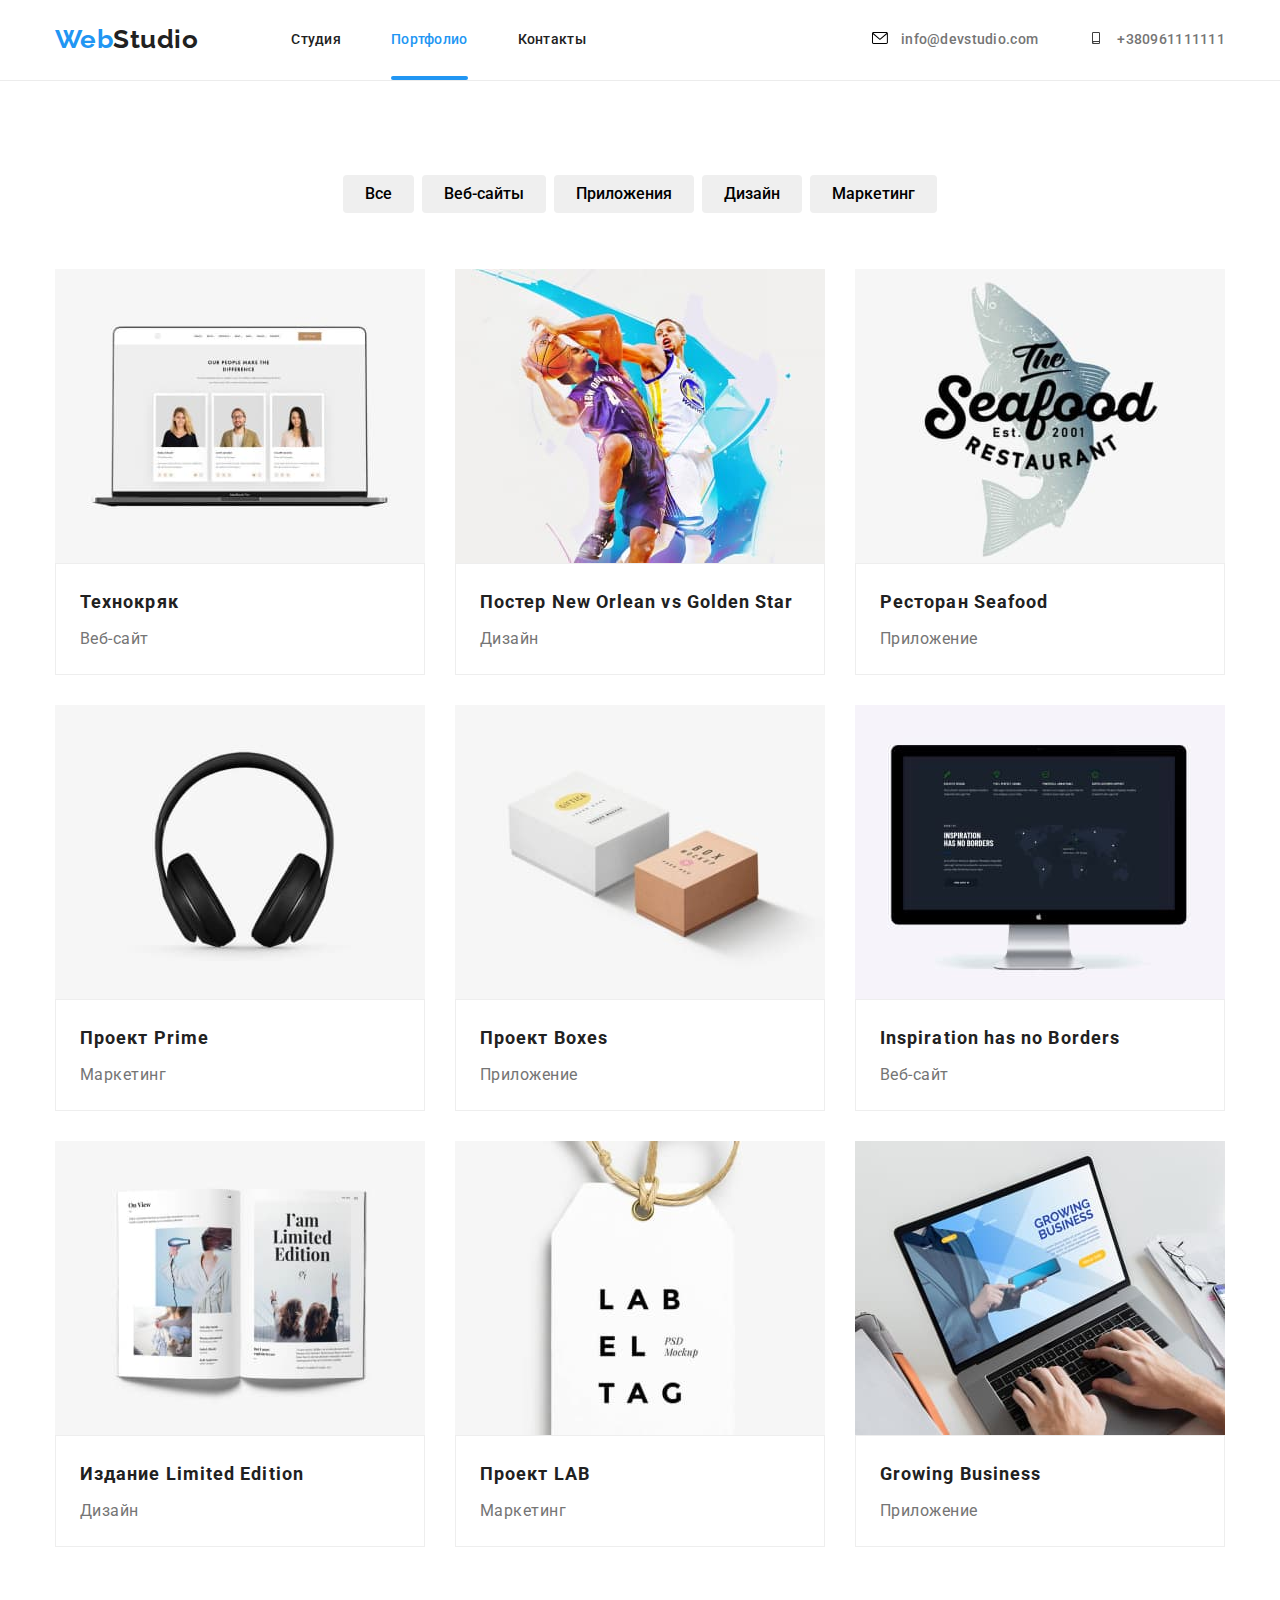
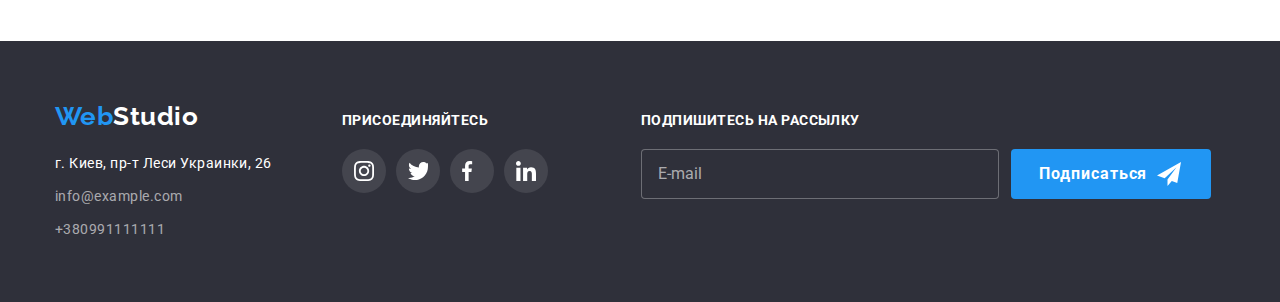
==== commit a6890ad1: "исправил :hover , :focus в "наша комана"" ====
--- a/portfolio.html
+++ b/portfolio.html
@@ -25,7 +25,7 @@
                         <a class="navigation-link twin current" href="">Портфолио</a>
                     </li>
                     <li class="item">
-                        <a class="navigation-link twin" href="">Контакты</a>
+                        <a href="#contacts" class="navigation-link twin" href="">Контакты</a>
                     </li>
                 </ul>
             </nav>
@@ -212,7 +212,7 @@
                 <div class="footer-address">
                     <a class="logo footer" href="">Web<span class="span-footer">Studio</span>
                     </a>
-                    <address class="address">
+                    <address id="contacts" class="address">
                         <p>г. Киев, пр-т Леси Украинки, 26</p>
                         <ul class="footer-contacts list">
                             <li class="item">
@@ -260,8 +260,8 @@
                 <div class="footer-subscribe">
                     <b class="subscribe">Подпишитесь на рассылку</b>
                     <form>
-                        <input class="subscribe-input" type="email" placeholder="E-mail">
-                        <button class="subscribe-button" type="button">Подписаться
+                        <input class="subscribe-input" name="email" type="email" placeholder="E-mail">
+                        <button class="subscribe-button" type="submit">Подписаться
                             <svg class="subscribe-svg" width="24" height="24">
                                 <use href="../images/icons.svg#telegramm"></use>
                             </svg>
--- a/css/styles.css
+++ b/css/styles.css
@@ -3,9 +3,15 @@
     --primary-white-color: #ffffff;
     --title-text-color: #757575;
     --accent-color:  #2196F3;
+    --hover-background-color: #188ce8;
+
+
     --main-font: Roboto, sans-serif;
+
     --card-shadow:  0px 1px 3px rgba(0, 0, 0, 0.12),
-     0px 1px 1px rgba(0, 0, 0, 0.14), 0px 2px 1px rgba(0, 0, 0, 0.2);
+    0px 1px 1px rgba(0, 0, 0, 0.14), 0px 2px 1px rgba(0, 0, 0, 0.2);
+
+    --animation: 250ms cubic-bezier(0.4, 0, 0.2, 1);
 }
 
 body { 
@@ -42,6 +48,11 @@
     cursor: pointer;
     display: block;
     border: none;
+}
+
+   /* убирает обводки */
+:active, :hover, :focus {
+    outline: none;
 }
 
 .container {
@@ -110,13 +121,13 @@
 
 .navigation-list {
     display: flex;
-    text-align: center;
+    align-items: center;
     margin-left: 93px;
 }
 
 .contacts-list {
     display: flex;
-    text-align: center;
+    align-items: center;
     margin-left: auto;
 }
 
@@ -131,7 +142,7 @@
 /*  svg / contact */
 
 .contacts-list .icons-link {
-    display: inline-flex;
+    display:inline-flex;
     margin-right: 10px;
     color: #757575;
 }
@@ -210,7 +221,7 @@
 
 /* ==============  КНОПКИ   ============== */
 
-.section-hero button {
+.button-hero {
     text-align: center;
     margin: 0 auto;
 
@@ -224,7 +235,15 @@
     border-radius: 4px;
     background-color: var(--accent-color);
     color: var(--primary-white-color);
-}
+
+}
+
+.button-hero:hover,
+.button-hero:focus {
+    transition: background-color var(--animation);
+    background-color: var(--hover-background-color);
+}
+
 
 /* ============= ПРЕИМУЩЕСТВА =============== */
 
@@ -318,6 +337,7 @@
     fill: #AFB1B8;
     width: 20px;
     height: 20px;
+    
 }
 
 .icon-list {
@@ -335,12 +355,18 @@
     height: 44px;
     border-radius: 50%;
 
-    transition: background-color 250ms cubic-bezier(0.4, 0, 0.2, 1);
+    transition: background-color var(--animation);
+}
+
+.social-link:hover,
+.social-link:focus {
+    transition: background-color var(--animation);
+    background-color: var(--accent-color);
 }
 
 .social-link:hover .svg-icons,
 .social-link:focus .svg-icons {
-    fill: var(--primary-white-color);    
+    fill: var(--primary-white-color);
 }
 
 .item-icon:hover .social-link,
@@ -361,7 +387,7 @@
     font-weight: 700;
     font-size: 36px;
     line-height: 1.17;
-    text-align: center;
+    text-align : center;
 }
 
 .team-list {
@@ -543,7 +569,7 @@
 }
 
 /* input */
-.footer-subscribe input {
+.subscribe-input {
     margin-right: 12px;
     width: 358px;
     height: 50px;
@@ -557,6 +583,11 @@
 
 .subscribe-input::placeholder {
     color: rgba(255, 255, 255, 0.6);
+}
+
+.subscribe-input:hover,
+.subscribe-input:focus {
+    border-color:var(--accent-color);
 }
 
 /* button */
@@ -573,7 +604,15 @@
     border-radius: 4px;
     background-color: var(--accent-color);
     color: var(--primary-white-color);
-}
+    outline: none;
+}
+
+.subscribe-button:hover,
+.subscribe-button:focus {
+    transition: background-color var(--animation);
+    background-color: var(--hover-background-color);
+}
+
 
 .subscribe-svg {
     margin-left: 10px;
@@ -616,7 +655,7 @@
     padding: 6px 22px;
     border-radius: 4px;
 
-    transition: background-color 250ms cubic-bezier(0.4, 0, 0.2, 1);
+    transition: background-color var(--animation);
 }
     
 .buttons-list .item:not(:last-child){
@@ -696,7 +735,7 @@
     /* overflow: scroll; */
 
     transform: translateY(100%);
-    transition: transform 250ms cubic-bezier(0.4, 0, 0.2, 1);
+    transition: transform var(--animation);
 }
 
 .link-wrapper:hover .overlay,
@@ -730,6 +769,7 @@
     background-color: #fff;
     border-radius: 4px;
     padding: 40px; 
+    margin-top: 10px; /*временно*/
 
 }
 
@@ -744,12 +784,12 @@
 
     background-color: #fff;
     border: 1px solid rgba(0, 0, 0, 0.1);
-    transition: border 250ms cubic-bezier(0.4, 0, 0.2, 1);
 }
 
 .button-svg:hover,
 .button-svg:focus {
     fill: var(--accent-color);
+    transition: border var(--animation);
 }
 
 .is-hidden {
@@ -781,7 +821,7 @@
     top: 50%;
     left: 12px;
     transform: translateY(-50%);
-    transition: fill 250ms cubic-bezier(0.4, 0, 0.2, 1);
+    transition: fill var(--animation);
 }
 
 .wrapper-field {
@@ -795,7 +835,7 @@
     padding-left: 42px;
     border: 1px solid rgba(33, 33, 33, 0.2);
     border-radius: 4px;
-    transition: border-color 250ms cubic-bezier(0.4, 0, 0.2, 1);
+    transition: border-color var(--animation);
 }
 
 .form-input:focus {
@@ -812,7 +852,7 @@
     fill: var(--accent-color);
 }
 
-.form-lable {
+.info-lable {
     font-size: 12px;
     line-height: 1.16;
     letter-spacing: 0.01em;
@@ -829,7 +869,7 @@
     resize: none;
     border: 1px solid rgba(33, 33, 33, 0.2);
     border-radius: 4px;
-    transition: border-color 250ms cubic-bezier(0.4, 0, 0.2, 1);
+    transition: border-color var(--animation);
     margin-top: 4px;
 }
 
@@ -905,5 +945,10 @@
     border-radius: 4px;
     background-color: var(--accent-color);
     color: var(--primary-white-color);
-    transition: color 250ms cubic-bezier(0.4, 0, 0.2, 1),background-color 250ms cubic-bezier(0.4, 0, 0.2, 1);
-}
+}
+
+.button-form:hover,
+.button-form:focus {
+    transition: color var(--animation), background-color var(--animation);
+    background-color: var(--hover-background-color);
+}
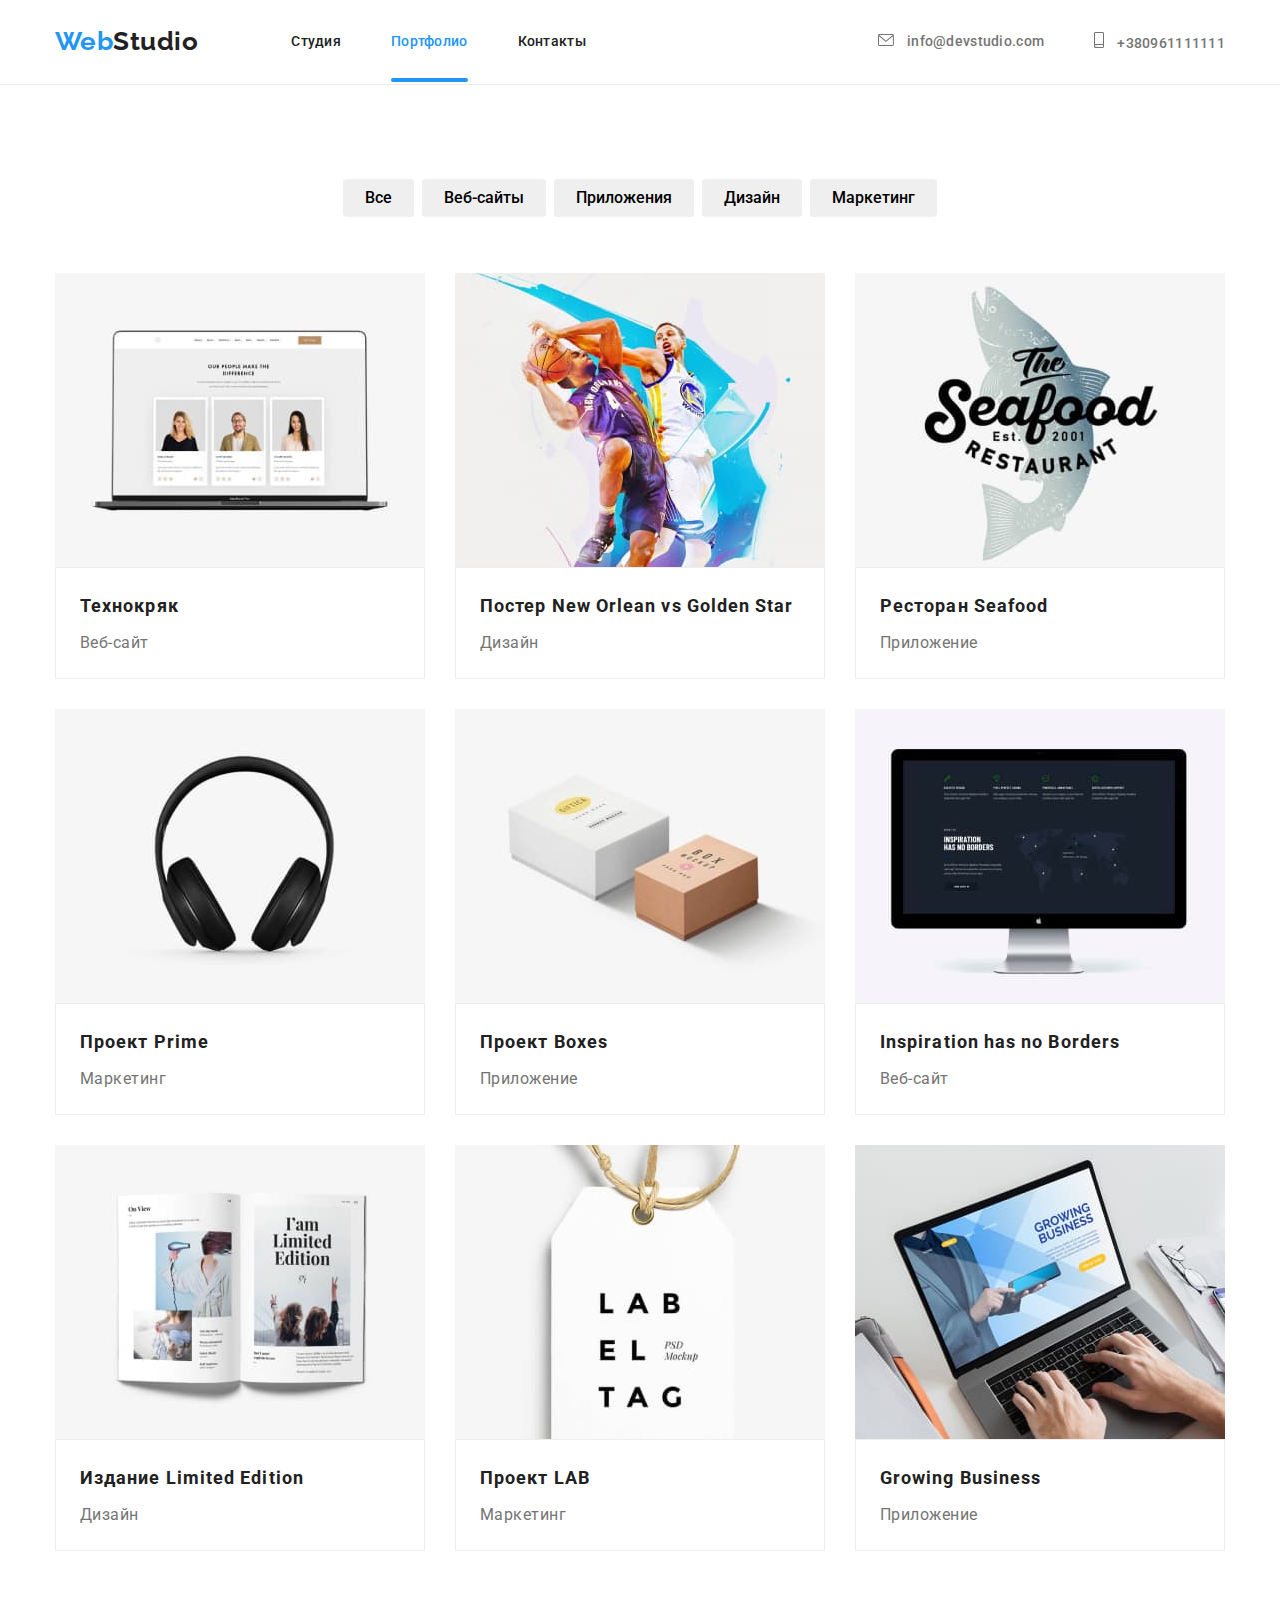
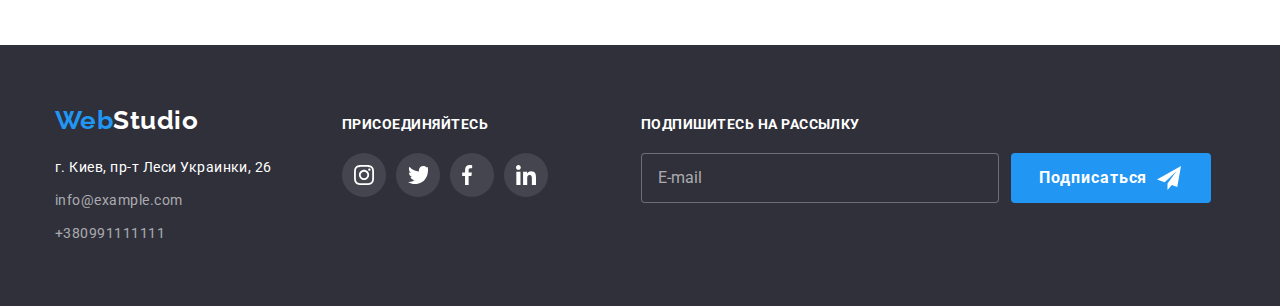
==== commit b572432e: "+" ====
--- a/portfolio.html
+++ b/portfolio.html
@@ -40,7 +40,7 @@
                     </li>
                     <li class="item">
                         <a class="info twin" href="tel:+380961111111">
-                            <svg class="icons-link" width="16" height="12">
+                            <svg class="icons-link" width="10" height="16">
                                 <use href="./images/icons.svg#phone"></use>
                             </svg>
                             +380961111111
--- a/css/styles.css
+++ b/css/styles.css
@@ -130,7 +130,7 @@
     align-items: center;
     margin-left: auto;
 }
-
+        
 .contacts-list .item:not(:last-child){
     margin-right: 50px;
 }
@@ -144,7 +144,8 @@
 .contacts-list .icons-link {
     display:inline-flex;
     margin-right: 10px;
-    color: #757575;
+    fill: #757575;
+    
 }
 
 .contacts-list .info:hover .icons-link,
@@ -153,13 +154,11 @@
 }
 
 /* ==============  эффект текущей страницы ============ */
-
 .navigation-list .current {
     color: var(--accent-color);
 }
 
 /*  нижнее подчеркивание */
-
 .current::after{
     content: '';
     position: absolute;
@@ -172,11 +171,10 @@
     border-radius: 2px;
     background-color:var(--accent-color);
 
-    transition: opacity 250ms cubic-bezier(0.4, 0, 0.2, 1);
+    transition: opacity var(--animation);
 }
 
 /* ============== ХЕДЕР  ============== */
-
 .header{
     border-bottom: 1px solid #ECECEC;
 }
@@ -190,7 +188,6 @@
     display: flex;
     align-items: center;
 }
-
 /* ============= ГЕРОЙ =============== */
 
 .section-hero {
@@ -337,7 +334,6 @@
     fill: #AFB1B8;
     width: 20px;
     height: 20px;
-    
 }
 
 .icon-list {
@@ -354,8 +350,6 @@
     width: 44px;
     height: 44px;
     border-radius: 50%;
-
-    transition: background-color var(--animation);
 }
 
 .social-link:hover,
@@ -447,7 +441,7 @@
     justify-content: space-between;
 }
 
-.item-clients {
+.clients-link {
     display: flex;
     justify-content: center;
     align-items: center;
@@ -455,26 +449,20 @@
     width: 170px;
     height: 90px;
     border: 1px solid #AFB1B8; 
-    box-sizing: border-box;
-    border-radius: 4px;
-}
-
-.svg-logo {
-    fill: #AFB1B8;
-} 
-
-.clients-list .item:not(:last-child){
+    border-radius: 4px;
+    fill:#AFB1B8;
+    transition: fill var(--animation), border-color var(--animation);
+}
+
+.clients-link:hover,
+.clients-link:focus {
+    border-color: var(--accent-color);
+    fill: var(--accent-color);
+    /* outline: none; */
+}
+
+.clients-list .item:not(:last-child) {
     margin-right: 30px;
-}
-
-.item-clients:hover {
-    border-color:var(--accent-color);
-    transition: border-color 250ms cubic-bezier(0.4, 0, 0.2, 1);
-}
-
-.item-clients:hover .svg-logo {
-    fill: var(--accent-color);
-    transition: fill 250ms cubic-bezier(0.4, 0, 0.2, 1);
 }
 
 /* ============== FOOTER ============== */
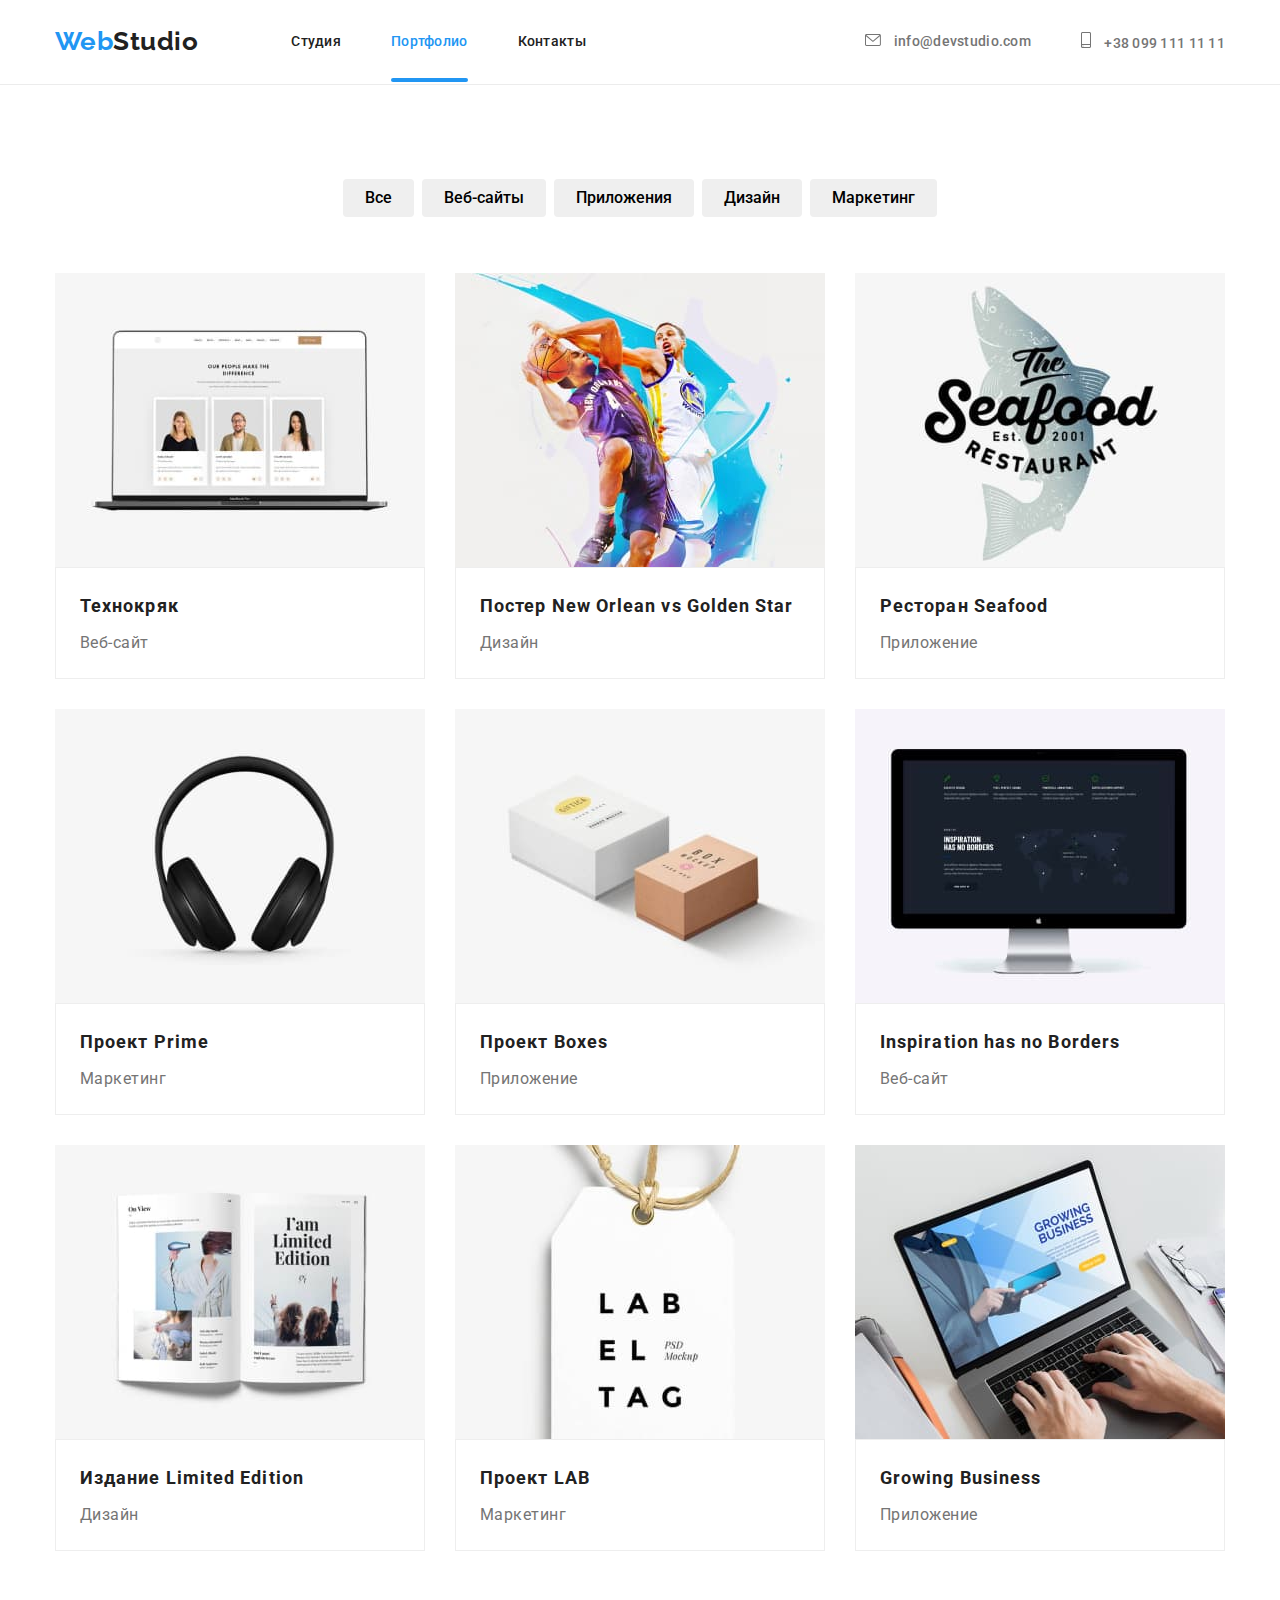
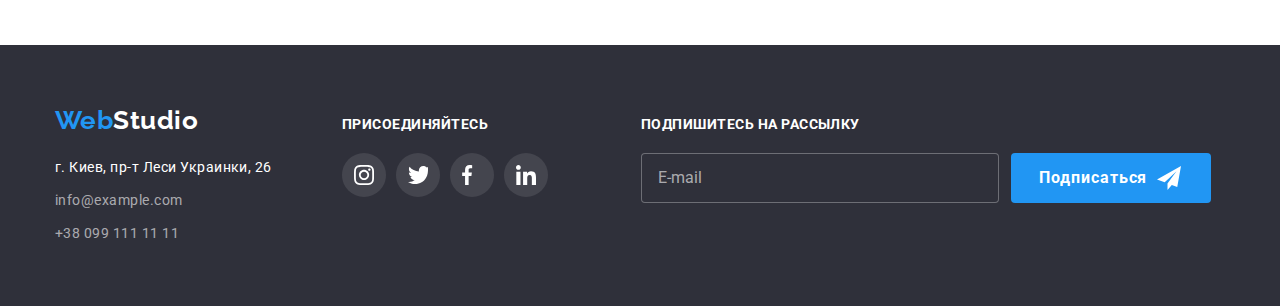
==== commit 0b93066d: "закончил работу" ====
--- a/portfolio.html
+++ b/portfolio.html
@@ -43,7 +43,7 @@
                             <svg class="icons-link" width="10" height="16">
                                 <use href="./images/icons.svg#phone"></use>
                             </svg>
-                            +380961111111
+                            +38&nbsp;099&nbsp;111&nbsp;11&nbsp;11
                         </a>
                     </li>
                 </ul>
@@ -219,7 +219,7 @@
                                 <a class="info" href="mailto:info@example.com">info@example.com</a>
                             </li>
                             <li class="item">
-                                <a class="info" href="tel:+380991111111">+380991111111</a>
+                                <a class="info" href="tel:+380991111111">+38&nbsp;099&nbsp;111&nbsp;11&nbsp;11</a>
                             </li>
                         </ul>
                     </address>
